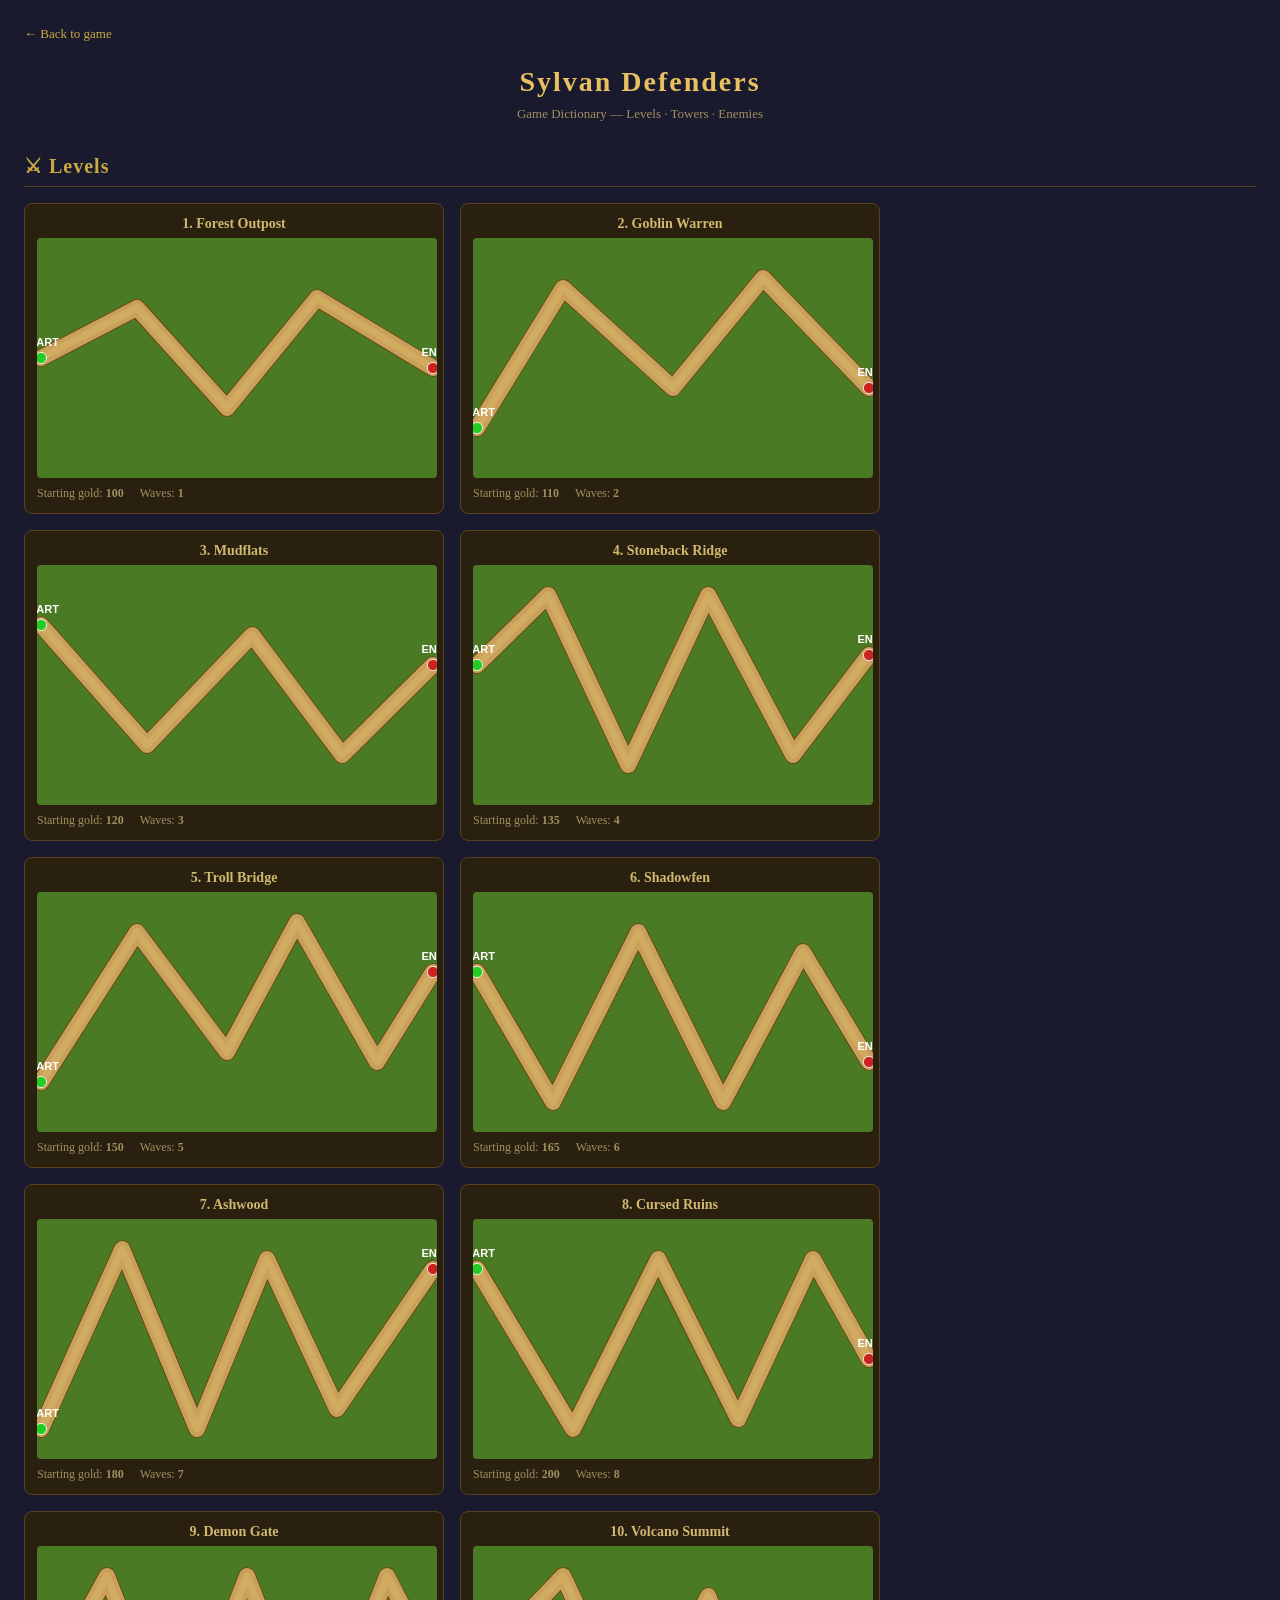
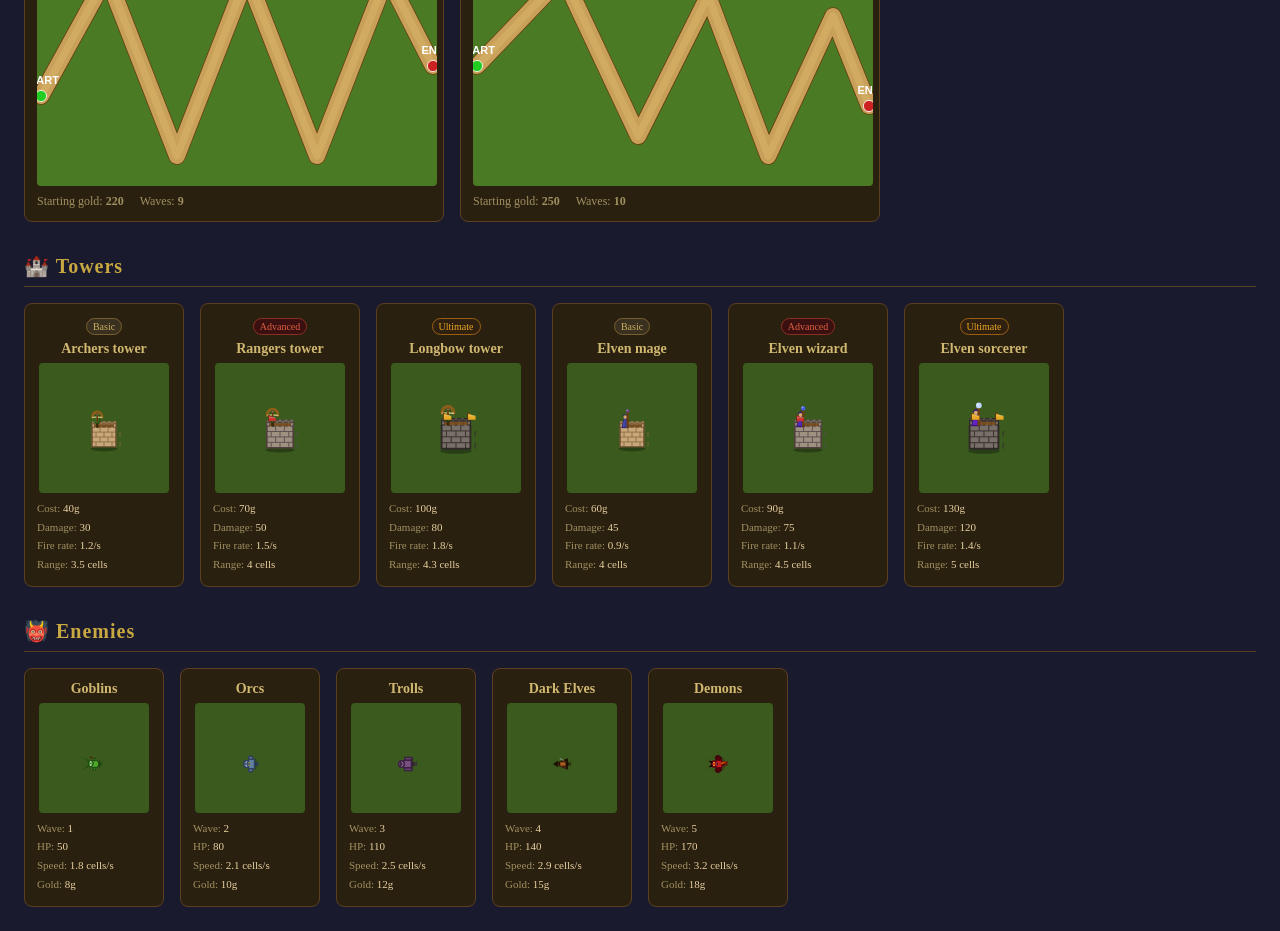
==== dictionary.html @ 170541b3 "Refactor, canvas resize, debug mode, confirm dialogs, dictionary page - Refactor: extracted drawTowe" ====
<!DOCTYPE html>
<html lang="en">
<head>
  <meta charset="UTF-8">
  <meta name="viewport" content="width=device-width, initial-scale=1.0">
  <title>Sylvan Defenders — Dictionary</title>
  <style>
    * { box-sizing: border-box; margin: 0; padding: 0; }
    body { background: #1a1a2e; color: #e8d8a0; font-family: Georgia, serif; padding: 24px; }
    h1 { text-align: center; font-size: 28px; color: #e8c060; margin-bottom: 8px; letter-spacing: 2px; }
    .subtitle { text-align: center; color: #a09060; font-size: 13px; margin-bottom: 32px; }
    h2 { font-size: 20px; color: #c8a840; border-bottom: 1px solid #5a4020; padding-bottom: 8px; margin: 32px 0 16px; letter-spacing: 1px; }
    h3 { font-size: 14px; color: #d0b870; margin-bottom: 6px; text-align: center; }

    .grid { display: flex; flex-wrap: wrap; gap: 16px; }

    /* Level cards */
    .level-card {
      background: #2a2010;
      border: 1px solid #5a4020;
      border-radius: 8px;
      padding: 12px;
      width: 420px;
    }
    .level-card canvas { display: block; border-radius: 4px; }
    .level-meta { font-size: 12px; color: #a09060; margin-top: 8px; display: flex; gap: 16px; }

    /* Tower cards */
    .tower-card {
      background: #2a2010;
      border: 1px solid #5a4020;
      border-radius: 8px;
      padding: 12px;
      width: 160px;
      text-align: center;
    }
    .tower-card canvas { display: block; margin: 0 auto; border-radius: 4px; }
    .tower-stats { font-size: 11px; color: #a09060; margin-top: 6px; line-height: 1.7; text-align: left; }
    .tower-stats span { color: #e8d0a0; }

    /* Enemy cards */
    .enemy-card {
      background: #2a2010;
      border: 1px solid #5a4020;
      border-radius: 8px;
      padding: 12px;
      width: 140px;
      text-align: center;
    }
    .enemy-card canvas { display: block; margin: 0 auto; border-radius: 4px; }
    .enemy-stats { font-size: 11px; color: #a09060; margin-top: 6px; line-height: 1.7; text-align: left; }
    .enemy-stats span { color: #e8d0a0; }

    .tier-label {
      display: inline-block;
      font-size: 10px;
      padding: 2px 6px;
      border-radius: 10px;
      margin-bottom: 6px;
    }
    .tier-basic    { background: #3a3020; color: #c8b060; border: 1px solid #7a6030; }
    .tier-advanced { background: #3a1010; color: #e06040; border: 1px solid #8a3020; }
    .tier-ultimate { background: #302010; color: #e8a820; border: 1px solid #9a6010; }

    a.back { display: inline-block; margin-bottom: 24px; color: #c8a840; text-decoration: none; font-size: 13px; }
    a.back:hover { color: #e8d060; }
  </style>
</head>
<body>

<a class="back" href="index.html">← Back to game</a>
<h1>Sylvan Defenders</h1>
<p class="subtitle">Game Dictionary — Levels · Towers · Enemies</p>

<h2>⚔ Levels</h2>
<div class="grid" id="levels-grid"></div>

<h2>🏰 Towers</h2>
<div class="grid" id="towers-grid"></div>

<h2>👹 Enemies</h2>
<div class="grid" id="enemies-grid"></div>

<!-- Load game modules (no game.js — we bootstrap manually) -->
<script src="constants.js"></script>
<script src="path.js"></script>
<script src="theme.js"></script>

<script>
// ─── Minimal stubs so theme.js draw functions don't crash ────────────────────
const randInt = (min, max) => min + Math.floor(Math.random() * (max - min + 1));
const cx = col => col * CELL + CELL / 2;
const cy = row => row * CELL + CELL / 2;

// These globals are read by drawEnemy / drawArcherTower / drawMageTower
let ctx, path, pathSet, pathRenderSet;
let turrets = [], enemies = [], bullets = [], particles = [];
let wave = 1, lives = 3, score = 0, gold = 100, phase = 'placing';
let hoverCell = null, tierPopup = null, popupHoverIdx = -1;
let turretPopup = null, turretPopupHoverIdx = -1;
let wavePreviewDismissed = true;
let paused = false;

function isValidPlacement() { return true; }
function updateHUD() {}

// ─── Helpers ─────────────────────────────────────────────────────────────────

function makeOffscreenCtx(w, h) {
  const c = document.createElement('canvas');
  c.width = w; c.height = h;
  return { canvas: c, ctx: c.getContext('2d') };
}

function withCtx(newCtx, fn) {
  const prev = ctx;
  ctx = newCtx;
  fn();
  ctx = prev;
}

// ─── LEVELS ──────────────────────────────────────────────────────────────────

const PREVIEW_W = 400, PREVIEW_H = 240;
const scaleX = PREVIEW_W / W, scaleY = PREVIEW_H / H;

function drawLevelPreview(levelId) {
  const { canvas: c, ctx: lctx } = makeOffscreenCtx(PREVIEW_W, PREVIEW_H);

  // Set up path globals
  const wp = CAMPAIGN_LEVEL_WAYPOINTS[levelId];
  path          = wp;
  pathSet       = buildPathSet(wp, PATH_BLOCK_RADIUS);
  pathRenderSet = buildPathSet(wp, PATH_RENDER_RADIUS);

  withCtx(lctx, () => {
    lctx.save();
    lctx.scale(scaleX, scaleY);

    // Grass background
    lctx.fillStyle = '#4a7a24';
    lctx.fillRect(0, 0, W, H);

    // Path
    const R = PATH_RENDER_RADIUS;
    const D = R * 2;
    lctx.strokeStyle = '#6a3e10';
    lctx.lineWidth = D + 4;
    lctx.lineCap = lctx.lineJoin = 'round';
    lctx.beginPath();
    lctx.moveTo(path[0].x, path[0].y);
    for (let i = 1; i < path.length; i++) lctx.lineTo(path[i].x, path[i].y);
    lctx.stroke();

    lctx.strokeStyle = '#c8a05a';
    lctx.lineWidth = D;
    lctx.beginPath();
    lctx.moveTo(path[0].x, path[0].y);
    for (let i = 1; i < path.length; i++) lctx.lineTo(path[i].x, path[i].y);
    lctx.stroke();

    lctx.strokeStyle = 'rgba(255,220,140,0.18)';
    lctx.lineWidth = D * 0.45;
    lctx.beginPath();
    lctx.moveTo(path[0].x, path[0].y);
    for (let i = 1; i < path.length; i++) lctx.lineTo(path[i].x, path[i].y);
    lctx.stroke();

    // Start dot (green) and end dot (red)
    const p0 = path[0], pN = path[path.length - 1];
    for (const [px, py, col] of [[p0.x, p0.y, '#22cc22'], [pN.x, pN.y, '#cc2222']]) {
      lctx.fillStyle = col;
      lctx.beginPath();
      lctx.arc(px, py, 14, 0, Math.PI * 2);
      lctx.fill();
      lctx.strokeStyle = '#fff';
      lctx.lineWidth = 2;
      lctx.stroke();
    }

    lctx.restore();

    // Labels
    lctx.fillStyle = '#fff';
    lctx.font = 'bold 11px sans-serif';
    lctx.textAlign = 'center';
    lctx.fillText('START', p0.x * scaleX, p0.y * scaleY - 12);
    lctx.fillText('END',   pN.x * scaleX, pN.y * scaleY - 12);
  });

  return c;
}

const levelsGrid = document.getElementById('levels-grid');
CAMPAIGN_LEVELS.forEach(lv => {
  const card = document.createElement('div');
  card.className = 'level-card';

  const h3 = document.createElement('h3');
  h3.textContent = `${lv.id + 1}. ${lv.name}`;
  card.appendChild(h3);

  card.appendChild(drawLevelPreview(lv.id));

  const meta = document.createElement('div');
  meta.className = 'level-meta';
  meta.innerHTML = `<span>Starting gold: <strong>${lv.startGold}</strong></span><span>Waves: <strong>${lv.id + 1}</strong></span>`;
  card.appendChild(meta);

  levelsGrid.appendChild(card);
});

// ─── TOWERS ──────────────────────────────────────────────────────────────────

const TOWER_CANVAS_SIZE = 130;

function drawTowerCard(kind, tier) {
  const { canvas: c, ctx: tctx } = makeOffscreenCtx(TOWER_CANVAS_SIZE, TOWER_CANVAS_SIZE);
  const cfg = getTierTable(kind)[tier];
  const sc  = TIER_SCALE[tier] || 0.8;

  const t = {
    x: TOWER_CANVAS_SIZE / 2,
    y: TOWER_CANVAS_SIZE / 2 + 10,
    tier, kind,
    angle: -Math.PI / 2,
    fireAnim: 0,
    range: cfg.range * CELL,
    damage: cfg.damage,
    fireRate: cfg.fireRate,
    originalCost: cfg.cost,
  };

  withCtx(tctx, () => {
    tctx.fillStyle = '#3a5a1e';
    tctx.fillRect(0, 0, TOWER_CANVAS_SIZE, TOWER_CANVAS_SIZE);
    if (kind === 'mage') drawMageTower(t, sc);
    else drawArcherTower(t, sc);
  });

  return c;
}

const towersGrid = document.getElementById('towers-grid');

for (const kind of ['arrow', 'mage']) {
  const tiers = getTierTable(kind);
  for (const tier of TIER_ORDER) {
    const cfg = tiers[tier];
    const card = document.createElement('div');
    card.className = 'tower-card';

    const tierSpan = document.createElement('span');
    tierSpan.className = `tier-label tier-${tier}`;
    tierSpan.textContent = tier.charAt(0).toUpperCase() + tier.slice(1);
    card.appendChild(tierSpan);

    const h3 = document.createElement('h3');
    h3.textContent = cfg.label;
    card.appendChild(h3);

    card.appendChild(drawTowerCard(kind, tier));

    const stats = document.createElement('div');
    stats.className = 'tower-stats';
    stats.innerHTML = `
      Cost: <span>${cfg.cost}g</span><br>
      Damage: <span>${cfg.damage}</span><br>
      Fire rate: <span>${cfg.fireRate}/s</span><br>
      Range: <span>${cfg.range} cells</span>
    `;
    card.appendChild(stats);

    towersGrid.appendChild(card);
  }
}

// ─── ENEMIES ─────────────────────────────────────────────────────────────────

const ENEMY_CANVAS_SIZE = 110;

function drawEnemyCard(type) {
  const { canvas: c, ctx: ectx } = makeOffscreenCtx(ENEMY_CANVAS_SIZE, ENEMY_CANVAS_SIZE);

  const hp = ENEMY_BASE_HP + (type - 1) * ENEMY_HP_SCALE;
  const speed = ENEMY_BASE_SPEED + (type - 1) * ENEMY_SPEED_SCALE;

  const e = {
    type,
    x: ENEMY_CANVAS_SIZE / 2,
    y: ENEMY_CANVAS_SIZE / 2 + 6,
    facing: 0,
    dist: 0,
    hp, maxHp: hp,
    alive: true,
  };

  withCtx(ectx, () => {
    ectx.fillStyle = '#3a5a1e';
    ectx.fillRect(0, 0, ENEMY_CANVAS_SIZE, ENEMY_CANVAS_SIZE);

    // Draw enemy facing right (east)
    const facing = 0;
    const absSin = Math.abs(Math.sin(facing));
    const scaleY = 1 - absSin * 0.22;

    ectx.save();
    ectx.translate(e.x, e.y);
    ectx.rotate(facing - Math.PI / 2);
    ectx.scale(1, scaleY);

    const ep = { ...e, x: 0, y: 0 };
    switch (type) {
      case 1: drawGoblin(ep);  break;
      case 2: drawOrc(ep);     break;
      case 3: drawTroll(ep);   break;
      case 4: drawDarkElf(ep); break;
      case 5: drawDemon(ep);   break;
    }
    ectx.restore();
  });

  return c;
}

const enemiesGrid = document.getElementById('enemies-grid');
const waveNames = ENEMY_NAMES.slice(1); // skip null at index 0

waveNames.forEach((name, i) => {
  const type = i + 1;
  const hp    = ENEMY_BASE_HP + (type - 1) * ENEMY_HP_SCALE;
  const speed = ((ENEMY_BASE_SPEED + (type - 1) * ENEMY_SPEED_SCALE) / CELL).toFixed(1);

  const card = document.createElement('div');
  card.className = 'enemy-card';

  const h3 = document.createElement('h3');
  h3.textContent = name;
  card.appendChild(h3);

  card.appendChild(drawEnemyCard(type));

  const stats = document.createElement('div');
  stats.className = 'enemy-stats';
  stats.innerHTML = `
    Wave: <span>${type}</span><br>
    HP: <span>${hp}</span><br>
    Speed: <span>${speed} cells/s</span><br>
    Gold: <span>${GOLD_PER_KILL[type]}g</span>
  `;
  card.appendChild(stats);

  enemiesGrid.appendChild(card);
});
</script>
</body>
</html>
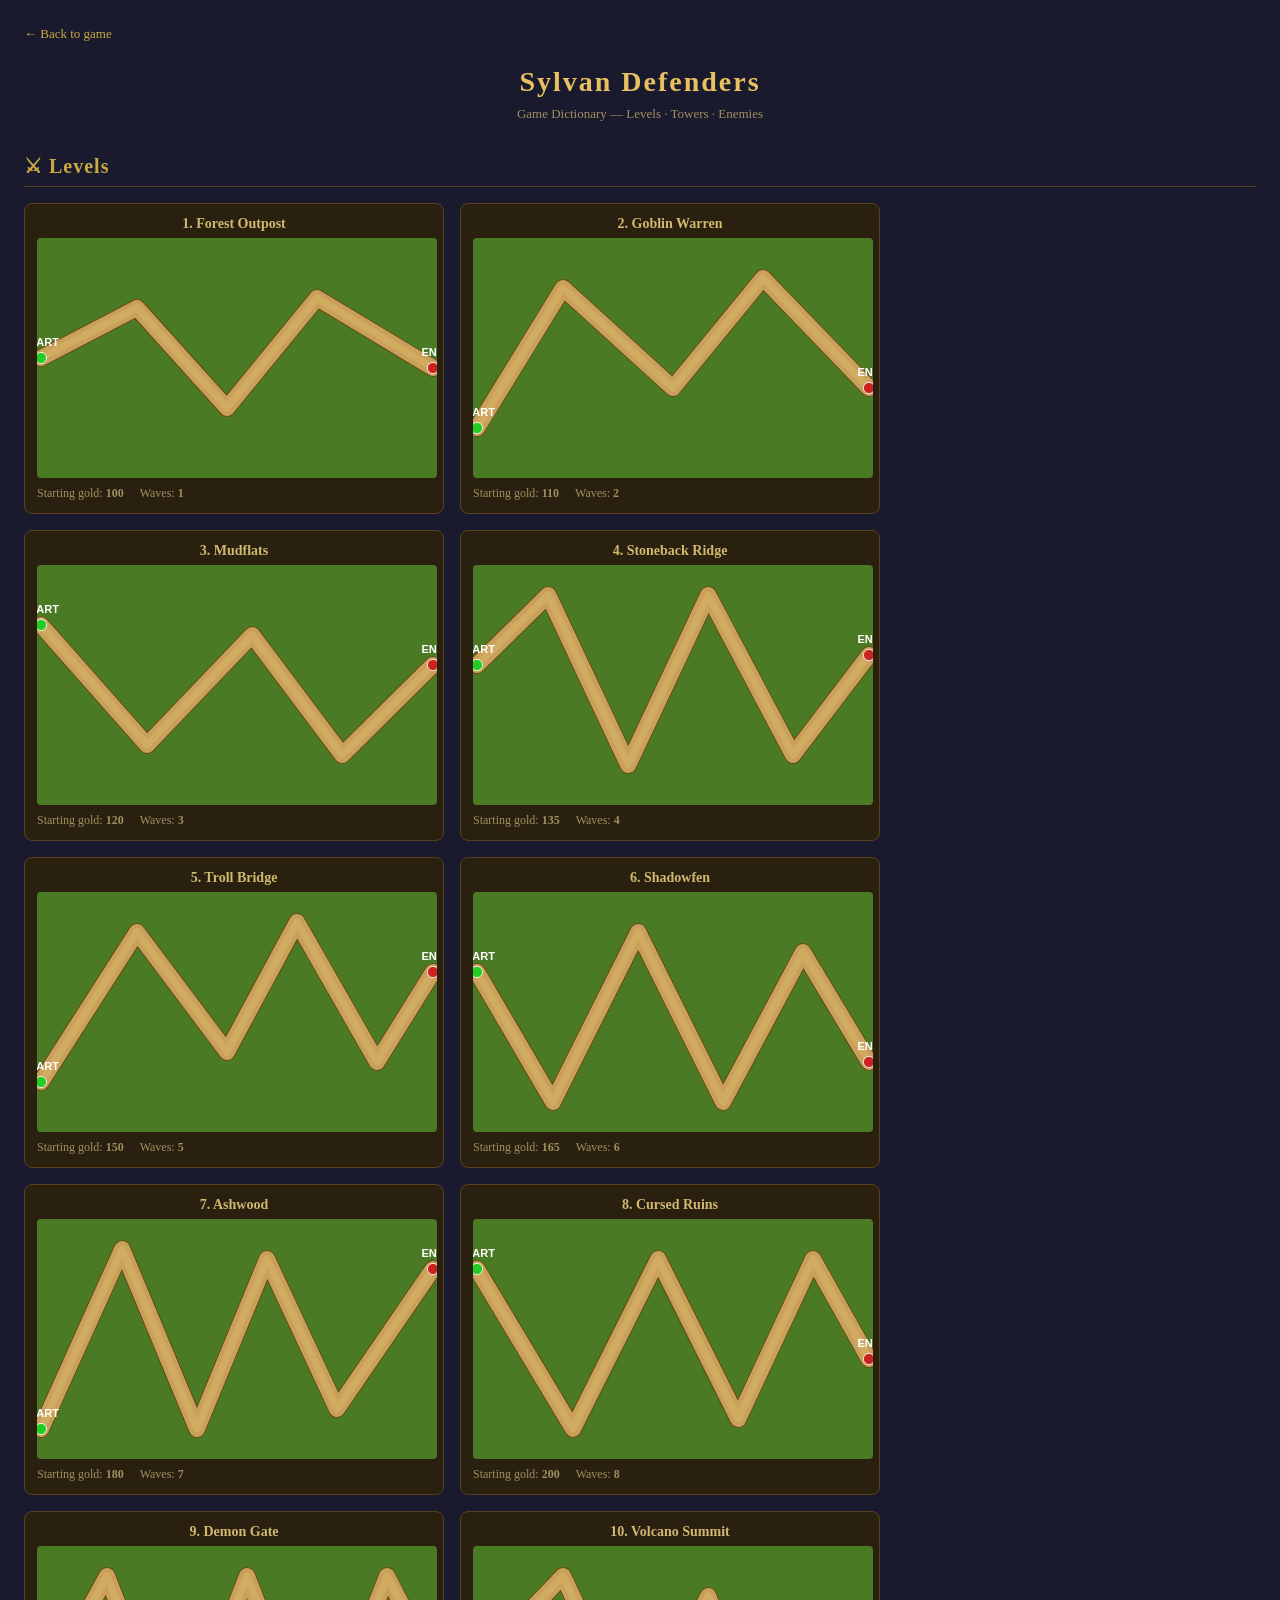
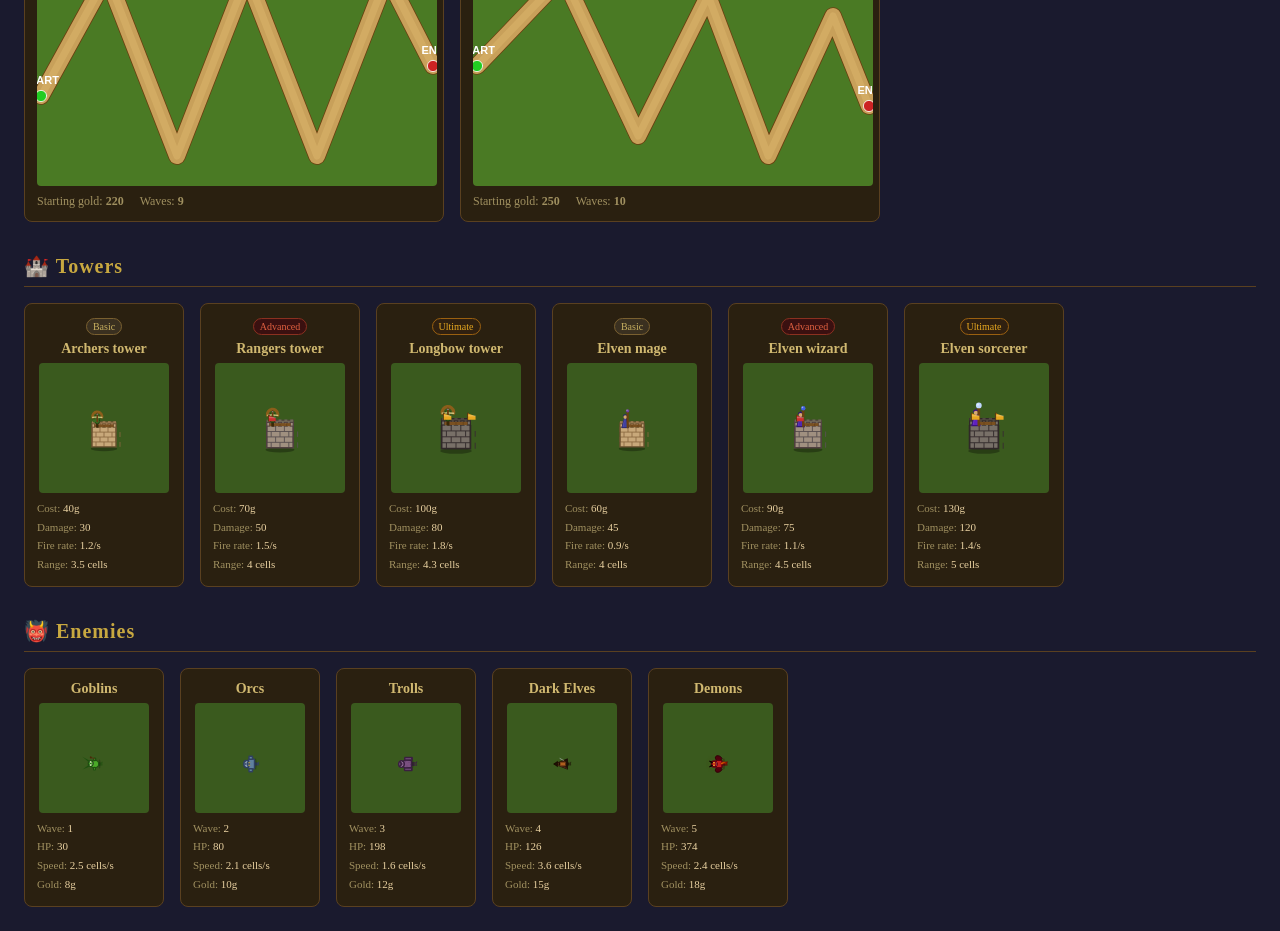
==== commit ec1da4a1: "Arrow arc, enemy variety, random spawn timing, wave preview fix - Arrow trajectory: ballistic arc wi" ====
--- a/dictionary.html
+++ b/dictionary.html
@@ -282,8 +282,8 @@
 function drawEnemyCard(type) {
   const { canvas: c, ctx: ectx } = makeOffscreenCtx(ENEMY_CANVAS_SIZE, ENEMY_CANVAS_SIZE);
 
-  const hp = ENEMY_BASE_HP + (type - 1) * ENEMY_HP_SCALE;
-  const speed = ENEMY_BASE_SPEED + (type - 1) * ENEMY_SPEED_SCALE;
+  const hp = (ENEMY_BASE_HP + (type - 1) * ENEMY_HP_SCALE) * ENEMY_HP_MOD[type];
+  const speed = (ENEMY_BASE_SPEED + (type - 1) * ENEMY_SPEED_SCALE) * ENEMY_SPEED_MOD[type];
 
   const e = {
     type,
@@ -328,8 +328,8 @@
 
 waveNames.forEach((name, i) => {
   const type = i + 1;
-  const hp    = ENEMY_BASE_HP + (type - 1) * ENEMY_HP_SCALE;
-  const speed = ((ENEMY_BASE_SPEED + (type - 1) * ENEMY_SPEED_SCALE) / CELL).toFixed(1);
+  const hp    = Math.round((ENEMY_BASE_HP + (type - 1) * ENEMY_HP_SCALE) * ENEMY_HP_MOD[type]);
+  const speed = (((ENEMY_BASE_SPEED + (type - 1) * ENEMY_SPEED_SCALE) * ENEMY_SPEED_MOD[type]) / CELL).toFixed(1);
 
   const card = document.createElement('div');
   card.className = 'enemy-card';
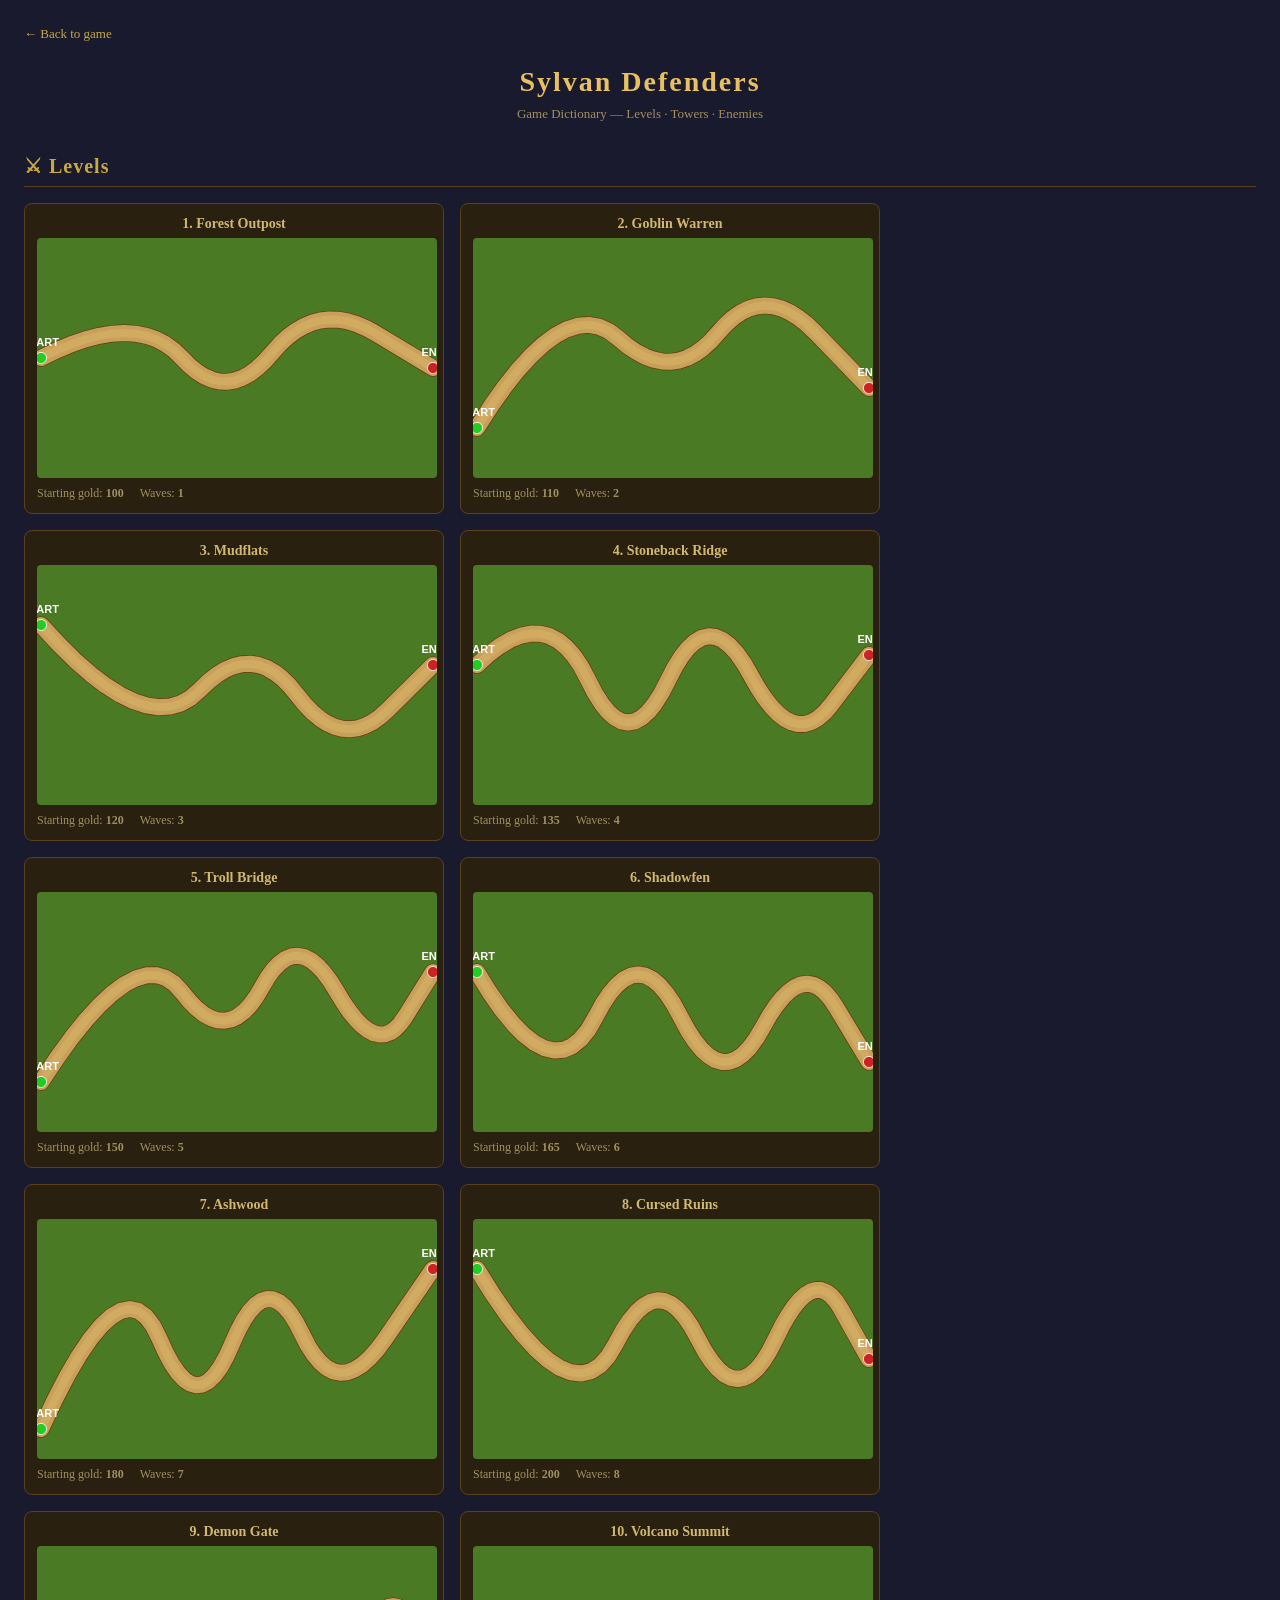
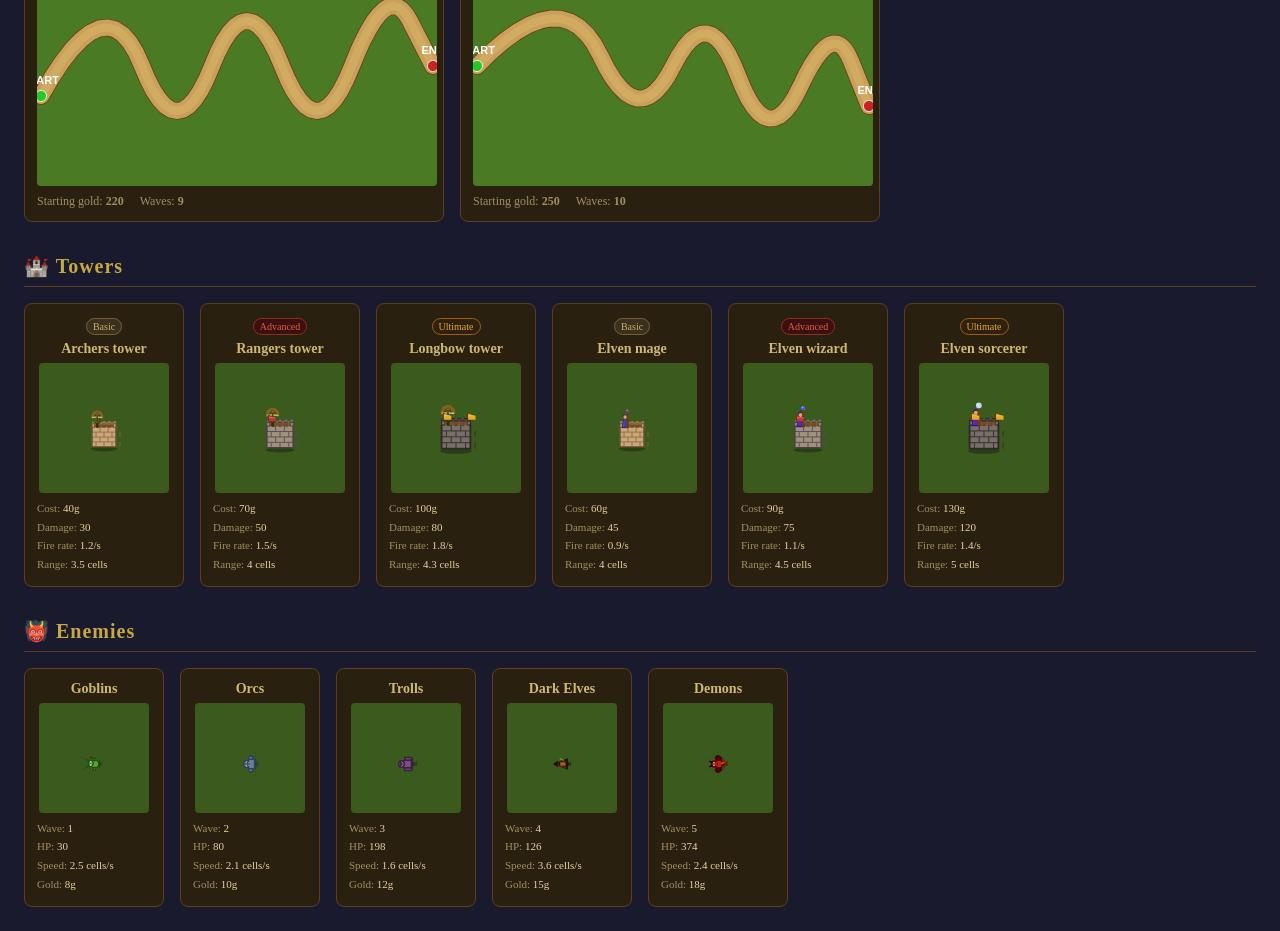
==== commit 8dfa8b04: "Refresh dictionary with bezier path previews and fix duplicate var stubs Co-Authored-By: Claude Sonn" ====
--- a/dictionary.html
+++ b/dictionary.html
@@ -91,18 +91,22 @@
 const randInt = (min, max) => min + Math.floor(Math.random() * (max - min + 1));
 const cx = col => col * CELL + CELL / 2;
 const cy = row => row * CELL + CELL / 2;
-
-// These globals are read by drawEnemy / drawArcherTower / drawMageTower
+const pointInRect = () => false;
+
+// Globals read by drawEnemy / drawArcherTower / drawMageTower
 let ctx, path, pathSet, pathRenderSet;
 let turrets = [], enemies = [], bullets = [], particles = [];
 let wave = 1, lives = 3, score = 0, gold = 100, phase = 'placing';
 let hoverCell = null, tierPopup = null, popupHoverIdx = -1;
 let turretPopup = null, turretPopupHoverIdx = -1;
-let wavePreviewDismissed = true;
-let paused = false;
+let wavePreviewDismissed = true, paused = false;
+let currentLevel = 0, campaignLoop = 0, selectedDifficulty = 0;
+let justCompletedLevel = 0, revealProgress = 0, confirmRestart = '';
+let mapPopup = null, mapCamX = 0, mapCamY = 0, mapZoom = 1, mapDragging = false;
 
 function isValidPlacement() { return true; }
 function updateHUD() {}
+function wavesInLevel() { return currentLevel + 1; }
 
 // ─── Helpers ─────────────────────────────────────────────────────────────────
 
@@ -127,66 +131,42 @@
 function drawLevelPreview(levelId) {
   const { canvas: c, ctx: lctx } = makeOffscreenCtx(PREVIEW_W, PREVIEW_H);
 
-  // Set up path globals
-  const wp = CAMPAIGN_LEVEL_WAYPOINTS[levelId];
-  path          = wp;
-  pathSet       = buildPathSet(wp, PATH_BLOCK_RADIUS);
-  pathRenderSet = buildPathSet(wp, PATH_RENDER_RADIUS);
-
-  withCtx(lctx, () => {
-    lctx.save();
-    lctx.scale(scaleX, scaleY);
-
-    // Grass background
-    lctx.fillStyle = '#4a7a24';
-    lctx.fillRect(0, 0, W, H);
-
-    // Path
-    const R = PATH_RENDER_RADIUS;
-    const D = R * 2;
-    lctx.strokeStyle = '#6a3e10';
-    lctx.lineWidth = D + 4;
-    lctx.lineCap = lctx.lineJoin = 'round';
+  const wp    = CAMPAIGN_LEVEL_WAYPOINTS[levelId];
+  const dense = densifyPath(wp);
+
+  lctx.save();
+  lctx.scale(scaleX, scaleY);
+
+  // Grass background
+  lctx.fillStyle = '#4a7a24';
+  lctx.fillRect(0, 0, W, H);
+
+  // Path using densified bezier points — matches game visual exactly
+  lctx.lineCap = lctx.lineJoin = 'round';
+  function traceDense() {
     lctx.beginPath();
-    lctx.moveTo(path[0].x, path[0].y);
-    for (let i = 1; i < path.length; i++) lctx.lineTo(path[i].x, path[i].y);
-    lctx.stroke();
-
-    lctx.strokeStyle = '#c8a05a';
-    lctx.lineWidth = D;
-    lctx.beginPath();
-    lctx.moveTo(path[0].x, path[0].y);
-    for (let i = 1; i < path.length; i++) lctx.lineTo(path[i].x, path[i].y);
-    lctx.stroke();
-
-    lctx.strokeStyle = 'rgba(255,220,140,0.18)';
-    lctx.lineWidth = D * 0.45;
-    lctx.beginPath();
-    lctx.moveTo(path[0].x, path[0].y);
-    for (let i = 1; i < path.length; i++) lctx.lineTo(path[i].x, path[i].y);
-    lctx.stroke();
-
-    // Start dot (green) and end dot (red)
-    const p0 = path[0], pN = path[path.length - 1];
-    for (const [px, py, col] of [[p0.x, p0.y, '#22cc22'], [pN.x, pN.y, '#cc2222']]) {
-      lctx.fillStyle = col;
-      lctx.beginPath();
-      lctx.arc(px, py, 14, 0, Math.PI * 2);
-      lctx.fill();
-      lctx.strokeStyle = '#fff';
-      lctx.lineWidth = 2;
-      lctx.stroke();
-    }
-
-    lctx.restore();
-
-    // Labels
-    lctx.fillStyle = '#fff';
-    lctx.font = 'bold 11px sans-serif';
-    lctx.textAlign = 'center';
-    lctx.fillText('START', p0.x * scaleX, p0.y * scaleY - 12);
-    lctx.fillText('END',   pN.x * scaleX, pN.y * scaleY - 12);
-  });
+    dense.forEach((p, i) => i === 0 ? lctx.moveTo(p.x, p.y) : lctx.lineTo(p.x, p.y));
+  }
+  lctx.strokeStyle = '#6a3e10'; lctx.lineWidth = PATH_RENDER_RADIUS * 2 + 4; traceDense(); lctx.stroke();
+  lctx.strokeStyle = '#c8a05a'; lctx.lineWidth = PATH_RENDER_RADIUS * 2;     traceDense(); lctx.stroke();
+  lctx.strokeStyle = 'rgba(255,220,140,0.18)'; lctx.lineWidth = PATH_RENDER_RADIUS; traceDense(); lctx.stroke();
+
+  // Start (green) and end (red) dots
+  const p0 = wp[0], pN = wp[wp.length - 1];
+  for (const [px, py, col] of [[p0.x, p0.y, '#22cc22'], [pN.x, pN.y, '#cc2222']]) {
+    lctx.fillStyle = col;
+    lctx.beginPath(); lctx.arc(px, py, 14, 0, Math.PI * 2); lctx.fill();
+    lctx.strokeStyle = '#fff'; lctx.lineWidth = 2; lctx.stroke();
+  }
+
+  lctx.restore();
+
+  // START / END labels (in preview space, outside the scaled block)
+  lctx.fillStyle = '#fff';
+  lctx.font = 'bold 11px sans-serif';
+  lctx.textAlign = 'center';
+  lctx.fillText('START', p0.x * scaleX, p0.y * scaleY - 12);
+  lctx.fillText('END',   pN.x * scaleX, pN.y * scaleY - 12);
 
   return c;
 }
@@ -283,7 +263,6 @@
   const { canvas: c, ctx: ectx } = makeOffscreenCtx(ENEMY_CANVAS_SIZE, ENEMY_CANVAS_SIZE);
 
   const hp = (ENEMY_BASE_HP + (type - 1) * ENEMY_HP_SCALE) * ENEMY_HP_MOD[type];
-  const speed = (ENEMY_BASE_SPEED + (type - 1) * ENEMY_SPEED_SCALE) * ENEMY_SPEED_MOD[type];
 
   const e = {
     type,
@@ -299,23 +278,21 @@
     ectx.fillStyle = '#3a5a1e';
     ectx.fillRect(0, 0, ENEMY_CANVAS_SIZE, ENEMY_CANVAS_SIZE);
 
-    // Draw enemy facing right (east)
-    const facing = 0;
-    const absSin = Math.abs(Math.sin(facing));
+    const absSin = Math.abs(Math.sin(0));
     const scaleY = 1 - absSin * 0.22;
 
     ectx.save();
     ectx.translate(e.x, e.y);
-    ectx.rotate(facing - Math.PI / 2);
+    ectx.rotate(-Math.PI / 2);
     ectx.scale(1, scaleY);
 
     const ep = { ...e, x: 0, y: 0 };
     switch (type) {
-      case 1: drawGoblin(ep);  break;
-      case 2: drawOrc(ep);     break;
-      case 3: drawTroll(ep);   break;
-      case 4: drawDarkElf(ep); break;
-      case 5: drawDemon(ep);   break;
+      case 1: drawGoblin(ep);   break;
+      case 2: drawOrc(ep);      break;
+      case 3: drawTroll(ep);    break;
+      case 4: drawDarkElf(ep);  break;
+      case 5: drawDemon(ep);    break;
     }
     ectx.restore();
   });
@@ -327,7 +304,7 @@
 const waveNames = ENEMY_NAMES.slice(1); // skip null at index 0
 
 waveNames.forEach((name, i) => {
-  const type = i + 1;
+  const type  = i + 1;
   const hp    = Math.round((ENEMY_BASE_HP + (type - 1) * ENEMY_HP_SCALE) * ENEMY_HP_MOD[type]);
   const speed = (((ENEMY_BASE_SPEED + (type - 1) * ENEMY_SPEED_SCALE) * ENEMY_SPEED_MOD[type]) / CELL).toFixed(1);
 
